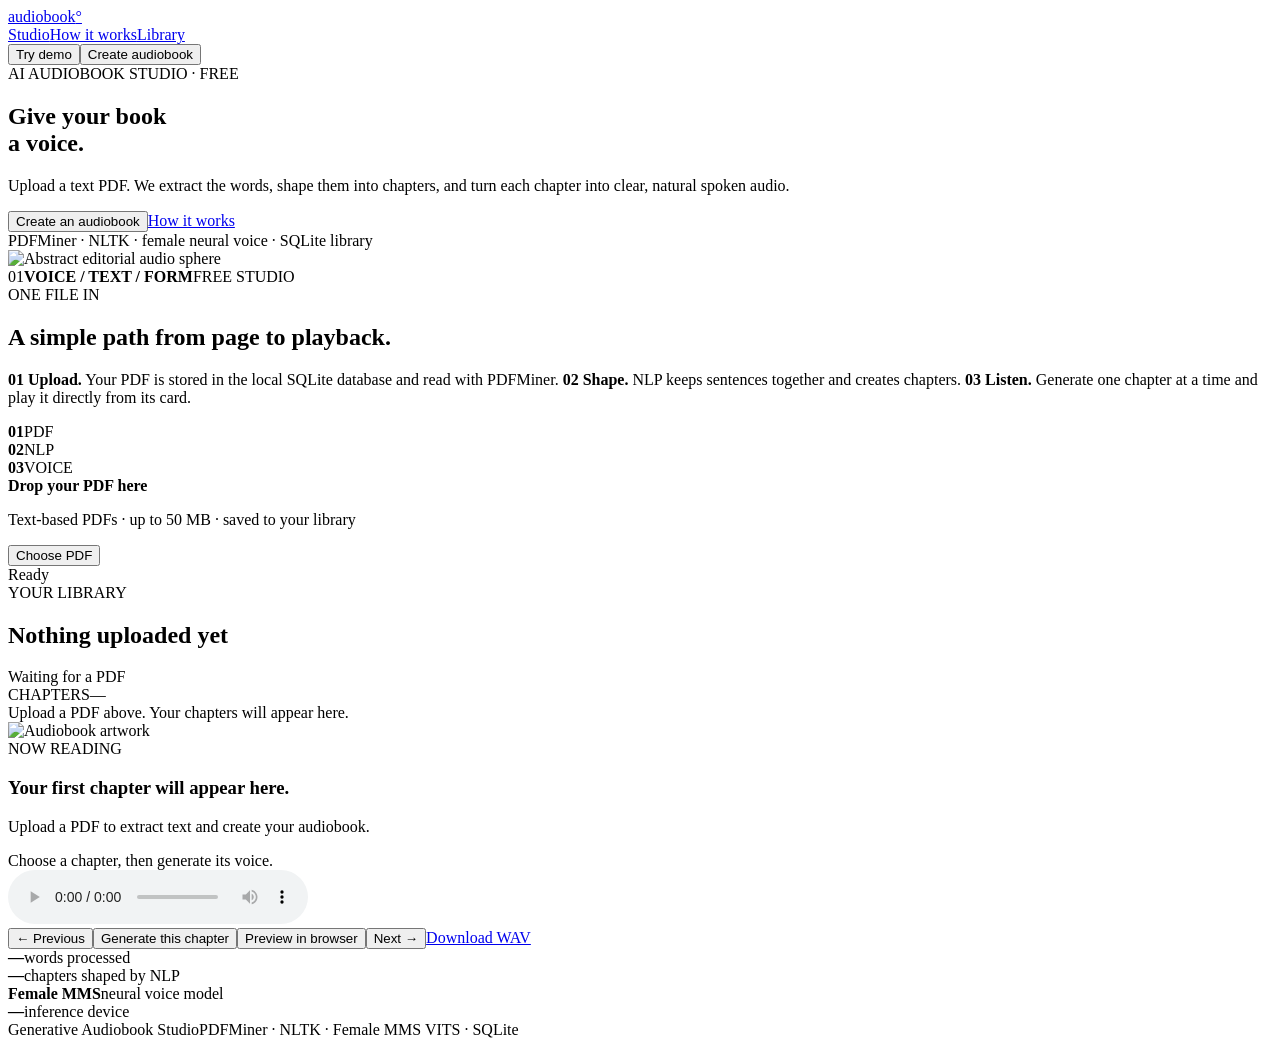
==== frontend/index.html @ 47aa7804 "Upload generarative audiobook studio project" ====
<!doctype html>
<html lang="en">
<head>
  <meta charset="utf-8">
  <meta name="viewport" content="width=device-width,initial-scale=1">
  <title>Audiobook° — Generative Audiobook Studio</title>
  <link rel="preconnect" href="https://fonts.googleapis.com">
  <link rel="preconnect" href="https://fonts.gstatic.com" crossorigin>
  <link href="https://fonts.googleapis.com/css2?family=Inter:wght@300;400;500;600&display=swap" rel="stylesheet">
  <link rel="stylesheet" href="/styles.css">
</head>
<body>
<header class="nav shell">
  <a class="wordmark" href="#studio">audiobook<span>°</span></a>
  <nav><a href="#studio">Studio</a><a href="#how">How it works</a><a href="#library">Library</a></nav>
  <div class="nav-actions"><button class="pill outline" id="demoBtn">Try demo</button><button class="pill dark" id="topUploadBtn">Create audiobook</button></div>
</header>

<main>
<section class="hero shell" id="studio">
  <div class="hero-copy">
    <div class="eyebrow">AI AUDIOBOOK STUDIO · FREE</div>
    <h1>Give your book<br>a voice.</h1>
    <p class="lede">Upload a text PDF. We extract the words, shape them into chapters, and turn each chapter into clear, natural spoken audio.</p>
    <div class="hero-actions"><button class="pill dark" id="heroUploadBtn">Create an audiobook</button><a class="pill outline" href="#how">How it works</a></div>
    <div class="hero-note"><span class="dot"></span> PDFMiner · NLTK · female neural voice · SQLite library</div>
  </div>
  <div class="hero-visual" aria-label="Abstract audiobook audio artwork">
    <img src="/assets/hero-audio.svg" alt="Abstract editorial audio sphere">
    <div class="visual-caption"><span>01</span><strong>VOICE / TEXT / FORM</strong><span>FREE STUDIO</span></div>
  </div>
</section>

<section class="feature shell" id="how">
  <div class="feature-grid">
    <div class="feature-copy">
      <div class="section-kicker">ONE FILE IN</div>
      <h2>A simple path from page to playback.</h2>
      <p><b>01 Upload.</b> Your PDF is stored in the local SQLite database and read with PDFMiner. <b>02 Shape.</b> NLP keeps sentences together and creates chapters. <b>03 Listen.</b> Generate one chapter at a time and play it directly from its card.</p>
      <div class="process"><div><b>01</b><span>PDF</span></div><i></i><div><b>02</b><span>NLP</span></div><i></i><div><b>03</b><span>VOICE</span></div></div>
    </div>
    <div class="upload-card" id="dropzone">
      <div class="upload-mark"><div class="paper"></div><div class="sound-lines"><i></i><i></i><i></i><i></i><i></i></div></div>
      <strong>Drop your PDF here</strong>
      <p>Text-based PDFs · up to 50 MB · saved to your library</p>
      <button class="pill dark small" id="chooseBtn">Choose PDF</button>
      <input type="file" id="pdfInput" accept="application/pdf,.pdf" hidden>
      <div class="upload-status" id="uploadStatus">Ready</div>
    </div>
  </div>
</section>

<section class="library-band" id="library">
<div class="shell">
  <div class="section-head"><div><div class="section-kicker">YOUR LIBRARY</div><h2 id="bookTitle">Nothing uploaded yet</h2></div><div class="status" id="status">Waiting for a PDF</div></div>

  <div class="library-files" id="libraryFiles"></div>

  <div class="library-grid">
    <aside class="chapters"><div class="chapter-header"><span>CHAPTERS</span><span id="chapterHint">—</span></div><div id="chapterList"><div class="empty">Upload a PDF above. Your chapters will appear here.</div></div></aside>
    <section class="player-card">
      <div class="player-art"><img src="/assets/hero-audio.svg" alt="Audiobook artwork"></div>
      <div class="now"><div class="section-kicker">NOW READING</div><h3 id="nowTitle">Your first chapter will appear here.</h3><p id="nowPreview">Upload a PDF to extract text and create your audiobook.</p></div>
      <div class="player-message" id="playerMessage">Choose a chapter, then generate its voice.</div>
      <audio id="audio" controls preload="metadata"></audio>
      <div class="progress-wrap" id="progressWrap" hidden><div class="progress-label"><span id="progressMessage">Preparing…</span><span id="progressPercent">0%</span></div><div class="progress"><span id="progressBar"></span></div></div>
      <div class="player-tools"><button class="pill outline small" id="backBtn">← Previous</button><button class="pill dark small" id="generateBtn">Generate this chapter</button><button class="pill outline small" id="previewBtn">Preview in browser</button><button class="pill outline small" id="nextBtn">Next →</button><a class="pill outline small disabled" id="downloadBtn" href="#" download>Download WAV</a></div>
    </section>
  </div>
</div>
</section>

<section class="shell stats"><div><strong id="wordCount">—</strong><span>words processed</span></div><div><strong id="chapterCount">—</strong><span>chapters shaped by NLP</span></div><div><strong id="modelName">Female MMS</strong><span>neural voice model</span></div><div><strong id="deviceName">—</strong><span>inference device</span></div></section>
</main>
<footer class="footer shell"><span>Generative Audiobook Studio</span><span>PDFMiner · NLTK · Female MMS VITS · SQLite</span></footer>
<script src="/app.js"></script>
</body>
</html>
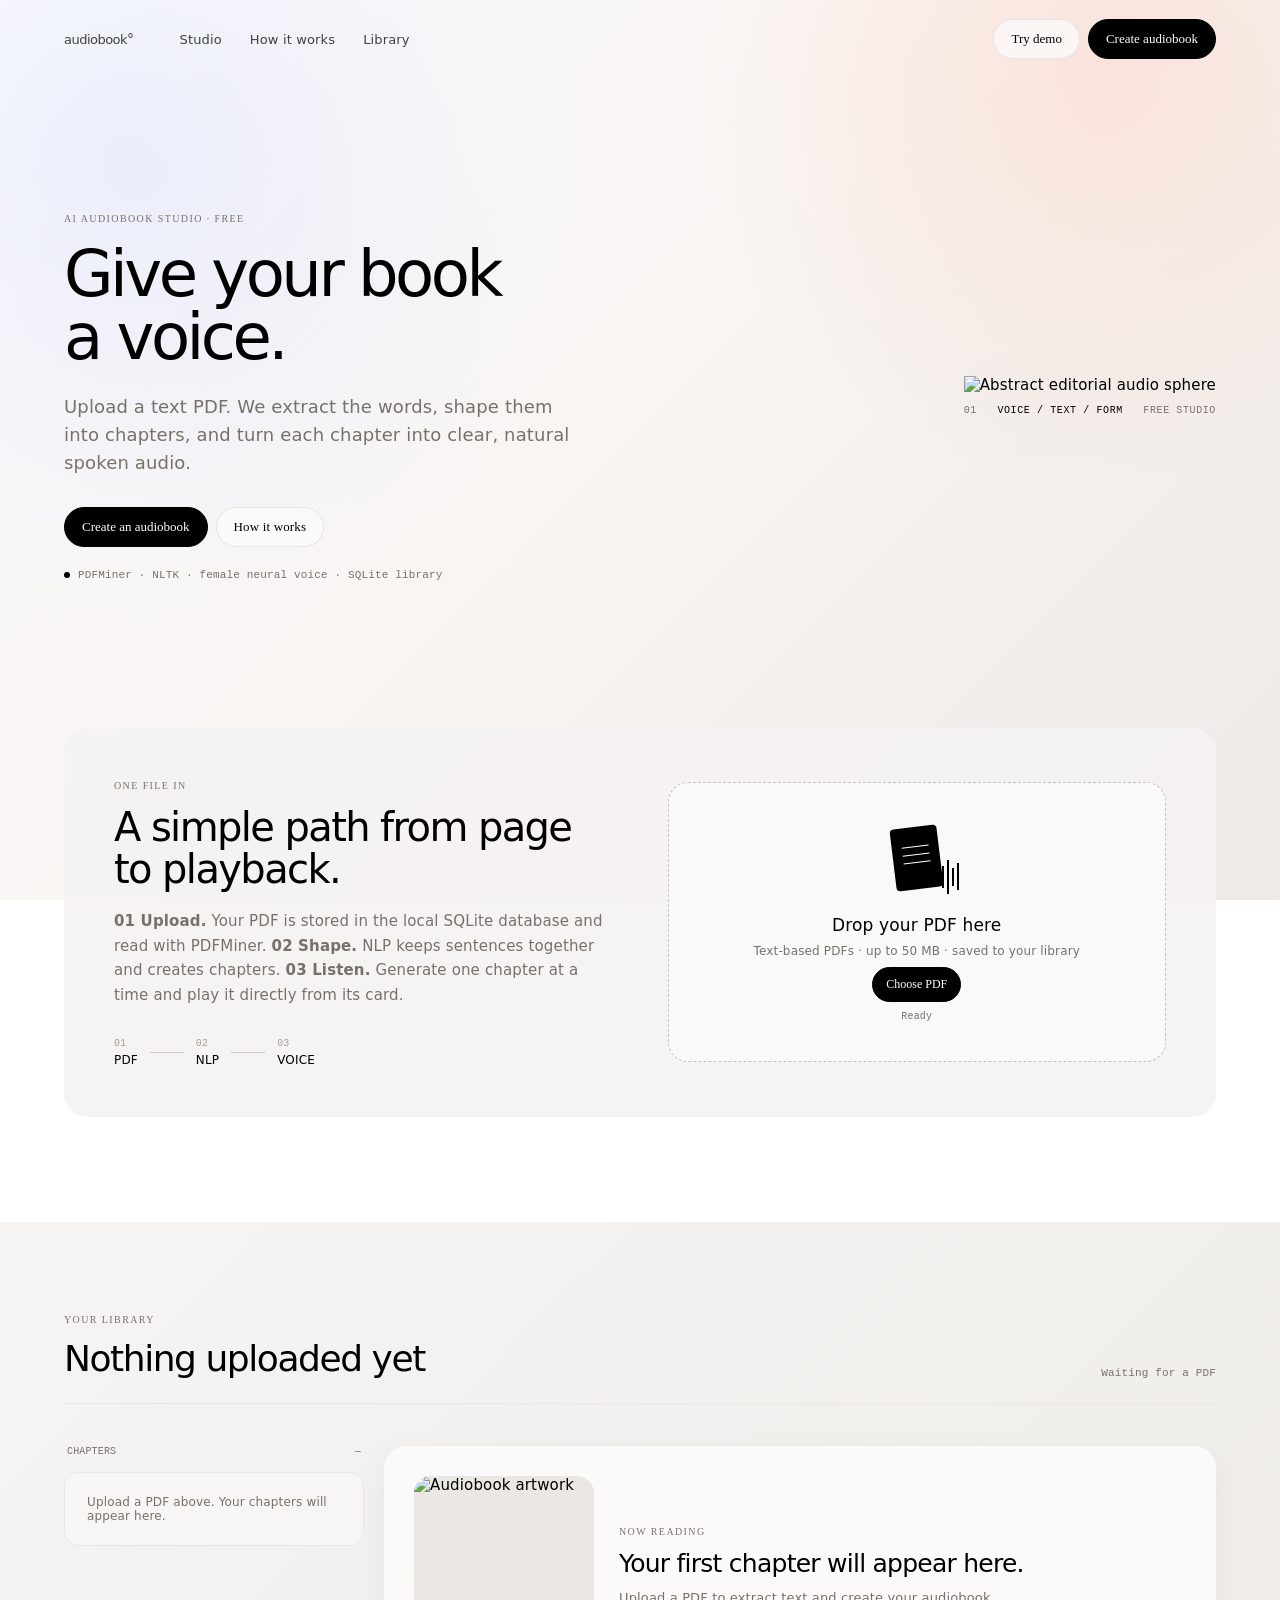
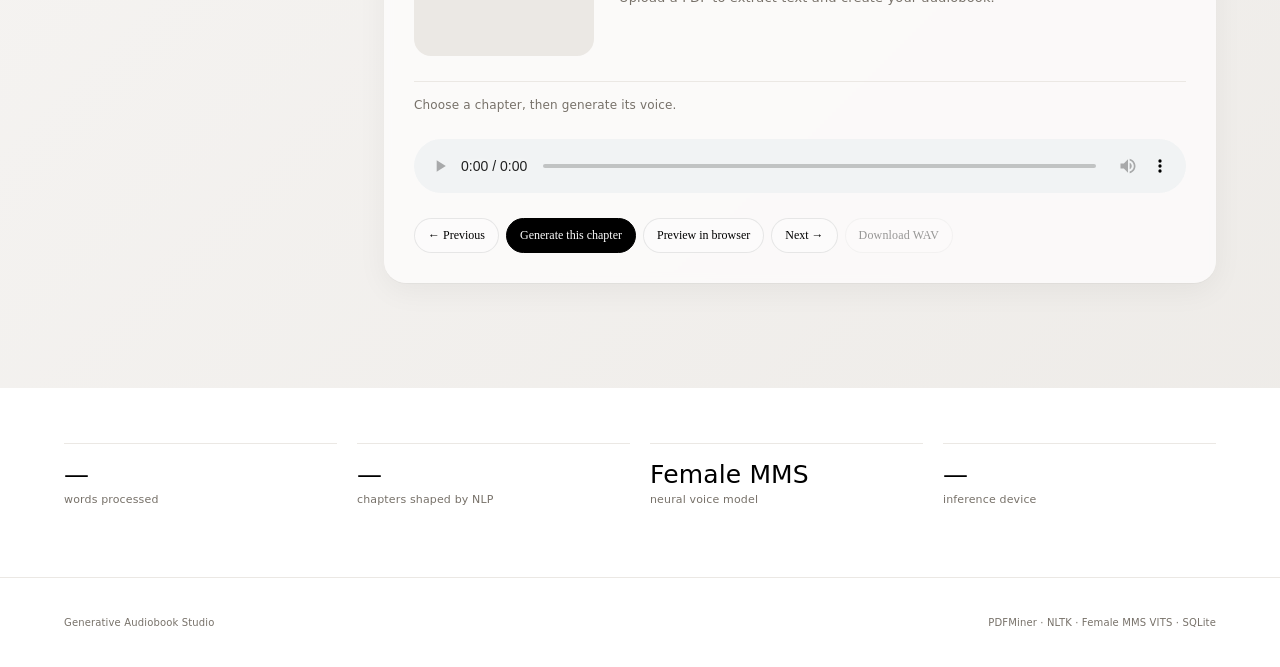
==== commit da1bda41: "Fix stylesheet link path in index.html" ====
--- a/frontend/index.html
+++ b/frontend/index.html
@@ -7,7 +7,7 @@
   <link rel="preconnect" href="https://fonts.googleapis.com">
   <link rel="preconnect" href="https://fonts.gstatic.com" crossorigin>
   <link href="https://fonts.googleapis.com/css2?family=Inter:wght@300;400;500;600&display=swap" rel="stylesheet">
-  <link rel="stylesheet" href="/styles.css">
+  <link rel="stylesheet" href="styles.css">
 </head>
 <body>
 <header class="nav shell">
--- a/frontend/styles.css
+++ b/frontend/styles.css
@@ -0,0 +1,6 @@
+:root{--eggshell:#fdfcfc;--taupe:#f5f3f1;--stone:#ebe8e4;--ink:#000;--graphite:#44403b;--smoke:#777169;--ash:#a59f97;--violet:#0447ff;--orange:#ff4704;--page:1280px;--shadow:0 1px 1px rgba(0,0,0,.04),0 8px 30px rgba(0,0,0,.05)}
+*{box-sizing:border-box}html{scroll-behavior:smooth}body{margin:0;color:var(--ink);font-family:Inter,system-ui,sans-serif;font-size:15px;letter-spacing:.01em;background:radial-gradient(circle at 86% 8%,rgba(255,196,177,.34),transparent 30%),radial-gradient(circle at 10% 18%,rgba(197,211,255,.30),transparent 34%),linear-gradient(135deg,#fdfcfc 0%,#f8f5f3 46%,#eee9e6 100%);background-attachment:fixed}.shell{max-width:var(--page);margin:0 auto;padding-left:64px;padding-right:64px}.nav{height:78px;display:flex;align-items:center;gap:46px}.wordmark{font-weight:500;font-size:18px;letter-spacing:-.04em;color:#000;text-decoration:none}.wordmark span{font-size:14px}.nav nav{display:flex;gap:28px;flex:1}.nav a{font-size:13px;color:var(--graphite);text-decoration:none}.nav-actions{display:flex;gap:8px}.pill{border-radius:9999px;padding:11px 17px;font:500 13px Inter;border:1px solid rgba(229,229,229,.95);text-decoration:none;display:inline-flex;align-items:center;justify-content:center;cursor:pointer;white-space:nowrap;transition:transform .15s ease,box-shadow .15s ease}.pill:hover{transform:translateY(-1px);box-shadow:var(--shadow)}.pill.dark{background:#000;color:#fff;border-color:#000}.pill.outline{background:rgba(253,252,252,.78);color:#000}.pill.small{padding:9px 13px;font-size:12px}.pill.disabled{opacity:.4;pointer-events:none}
+.hero{min-height:650px;padding-top:78px;padding-bottom:92px;display:grid;grid-template-columns:1fr 1fr;gap:50px;align-items:center}.eyebrow,.section-kicker{font:500 10px/1.6 Inter;color:var(--smoke);letter-spacing:.14em}.hero h1{font-size:64px;line-height:.98;font-weight:300;letter-spacing:-.055em;margin:16px 0 25px}.lede{font-size:18px;line-height:1.55;color:var(--smoke);max-width:520px;margin:0}.hero-actions{display:flex;gap:8px;margin-top:30px}.hero-note{margin-top:22px;font:11px ui-monospace,SFMono-Regular,monospace;color:var(--smoke);display:flex;align-items:center;gap:8px}.dot{width:6px;height:6px;background:#000;border-radius:50%;display:inline-block}.hero-visual{position:relative;max-width:590px;margin-left:auto}.hero-visual img{width:100%;display:block;filter:drop-shadow(0 25px 50px rgba(80,65,60,.12))}.visual-caption{display:flex;justify-content:space-between;margin-top:11px;font:10px ui-monospace,SFMono-Regular,monospace;color:var(--smoke);letter-spacing:.06em}.visual-caption strong{font-weight:400;color:#000}
+.feature{padding-bottom:105px}.feature-grid{background:rgba(245,243,241,.86);border-radius:24px;padding:50px;display:grid;grid-template-columns:1fr 1fr;gap:55px;align-items:center;backdrop-filter:blur(4px)}.feature h2{font-size:40px;line-height:1.06;font-weight:300;letter-spacing:-.04em;margin:12px 0 18px;max-width:560px}.feature-copy p{color:var(--smoke);line-height:1.65;max-width:550px}.process{display:flex;align-items:center;gap:12px;margin-top:30px}.process div{display:flex;flex-direction:column;gap:4px}.process b{font:10px ui-monospace,monospace;color:var(--ash)}.process span{font-size:12px}.process i{width:34px;height:1px;background:#cfc9c2}.upload-card{min-height:280px;border:1px dashed #c8c1b9;border-radius:20px;background:rgba(253,252,252,.72);display:flex;flex-direction:column;align-items:center;justify-content:center;text-align:center;gap:9px;padding:28px;transition:.15s;backdrop-filter:blur(4px)}.upload-card.dragging{border-color:#000;transform:scale(.995)}.upload-card strong{font-size:17px;font-weight:400}.upload-card p{font-size:12px;margin:0;color:var(--smoke)}.upload-status{font:10px ui-monospace,monospace;color:var(--smoke);min-height:15px}.upload-mark{width:82px;height:82px;position:relative;margin-bottom:5px}.paper{position:absolute;width:47px;height:62px;left:17px;top:8px;background:#000;border-radius:4px;transform:rotate(-7deg)}.paper:after{content:"";position:absolute;left:10px;right:10px;top:19px;height:1px;background:#fff;box-shadow:0 8px #fff,0 16px #fff}.sound-lines{position:absolute;right:-1px;bottom:7px;display:flex;align-items:center;gap:3px;height:34px}.sound-lines i{display:block;width:2px;background:#000}.sound-lines i:nth-child(1){height:10px}.sound-lines i:nth-child(2){height:22px}.sound-lines i:nth-child(3){height:34px}.sound-lines i:nth-child(4){height:18px}.sound-lines i:nth-child(5){height:27px}
+.library-band{background:linear-gradient(135deg,rgba(245,243,241,.90),rgba(235,232,228,.84));padding:90px 0 105px}.section-head{display:flex;align-items:flex-end;justify-content:space-between;border-bottom:1px solid var(--stone);padding-bottom:24px;margin-bottom:20px}.section-head h2{font-size:36px;font-weight:300;letter-spacing:-.04em;margin:10px 0 0}.status{font:400 11px ui-monospace,monospace;color:var(--smoke);max-width:330px;text-align:right}.library-files{display:flex;gap:8px;flex-wrap:wrap;margin:0 0 22px}.file-chip{display:flex;align-items:center;gap:10px;padding:10px 13px;border:1px solid var(--stone);border-radius:9999px;background:rgba(253,252,252,.76);cursor:pointer;font-size:11px}.file-chip.active{box-shadow:inset 0 0 0 1px #000}.file-chip small{color:var(--ash)}.library-grid{display:grid;grid-template-columns:300px 1fr;gap:20px}.chapters{display:flex;flex-direction:column;gap:8px}.chapter-header{font:10px ui-monospace,monospace;color:var(--smoke);display:flex;justify-content:space-between;padding:0 3px 7px}.chapter{width:100%;padding:15px 16px;border:1px solid var(--stone);border-radius:16px;background:rgba(253,252,252,.78);cursor:pointer;text-align:left;transition:.15s}.chapter:hover{transform:translateY(-1px);box-shadow:var(--shadow)}.chapter.active{box-shadow:inset 0 0 0 1px #000}.chapter-row{display:flex;align-items:center;gap:10px}.chapter-play{width:30px;height:30px;border-radius:50%;border:1px solid var(--stone);background:#000;color:#fff;display:grid;place-items:center;flex:0 0 auto;cursor:pointer}.chapter-play span{font-size:10px;margin-left:1px}.chapter-title{font-size:13px}.chapter-meta{font-size:10px;color:var(--ash);margin-top:5px;padding-left:40px}.empty{padding:22px;border:1px solid var(--stone);border-radius:14px;color:var(--smoke);font-size:12px;background:rgba(255,255,255,.25)}.player-card{background:rgba(253,252,252,.83);border-radius:22px;padding:30px;box-shadow:var(--shadow);display:grid;grid-template-columns:180px 1fr;gap:25px;align-items:center;backdrop-filter:blur(4px)}.player-art{width:180px;height:180px;border-radius:17px;overflow:hidden;background:#ebe8e4}.player-art img{width:100%;height:100%;object-fit:cover}.now{align-self:center}.now h3{font-size:25px;line-height:1.2;font-weight:300;letter-spacing:-.03em;margin:9px 0}.now p{color:var(--smoke);font-size:13px;line-height:1.55;max-width:550px;margin:0}.player-message{grid-column:1/-1;border-top:1px solid var(--stone);padding-top:14px;color:var(--smoke);font-size:12px;line-height:1.5}audio{grid-column:1/-1;width:100%;margin-top:0}.progress-wrap{grid-column:1/-1}.progress-label{display:flex;justify-content:space-between;font:10px ui-monospace,monospace;color:var(--smoke);margin-bottom:7px}.progress{height:3px;background:var(--stone);overflow:hidden}.progress span{display:block;width:0;height:100%;background:#000;transition:width .3s}.player-tools{grid-column:1/-1;display:flex;gap:7px;flex-wrap:wrap}.stats{display:grid;grid-template-columns:repeat(4,1fr);padding-top:55px;padding-bottom:70px;gap:20px}.stats div{border-top:1px solid var(--stone);padding-top:16px}.stats strong{font-size:25px;font-weight:300;display:block;white-space:nowrap;overflow:hidden;text-overflow:ellipsis}.stats span{font-size:11px;color:var(--smoke)}.footer{border-top:1px solid var(--stone);min-height:90px;display:flex;align-items:center;justify-content:space-between;font-size:10px;color:var(--smoke)}
+@media(max-width:850px){.shell{padding-left:24px;padding-right:24px}.nav nav{display:none}.nav-actions{margin-left:auto}.nav{gap:10px}.nav-actions .outline{display:none}.hero{grid-template-columns:1fr;padding-top:55px;min-height:auto}.hero-visual{order:-1}.hero h1{font-size:48px}.feature-grid{grid-template-columns:1fr;padding:28px}.library-grid{grid-template-columns:1fr}.player-card{grid-template-columns:110px 1fr}.player-art{width:110px;height:110px}.stats{grid-template-columns:1fr 1fr}.footer{height:auto;padding-top:25px;padding-bottom:25px;gap:15px;align-items:flex-start;flex-direction:column}.status{max-width:190px}.hero-actions{flex-wrap:wrap}}
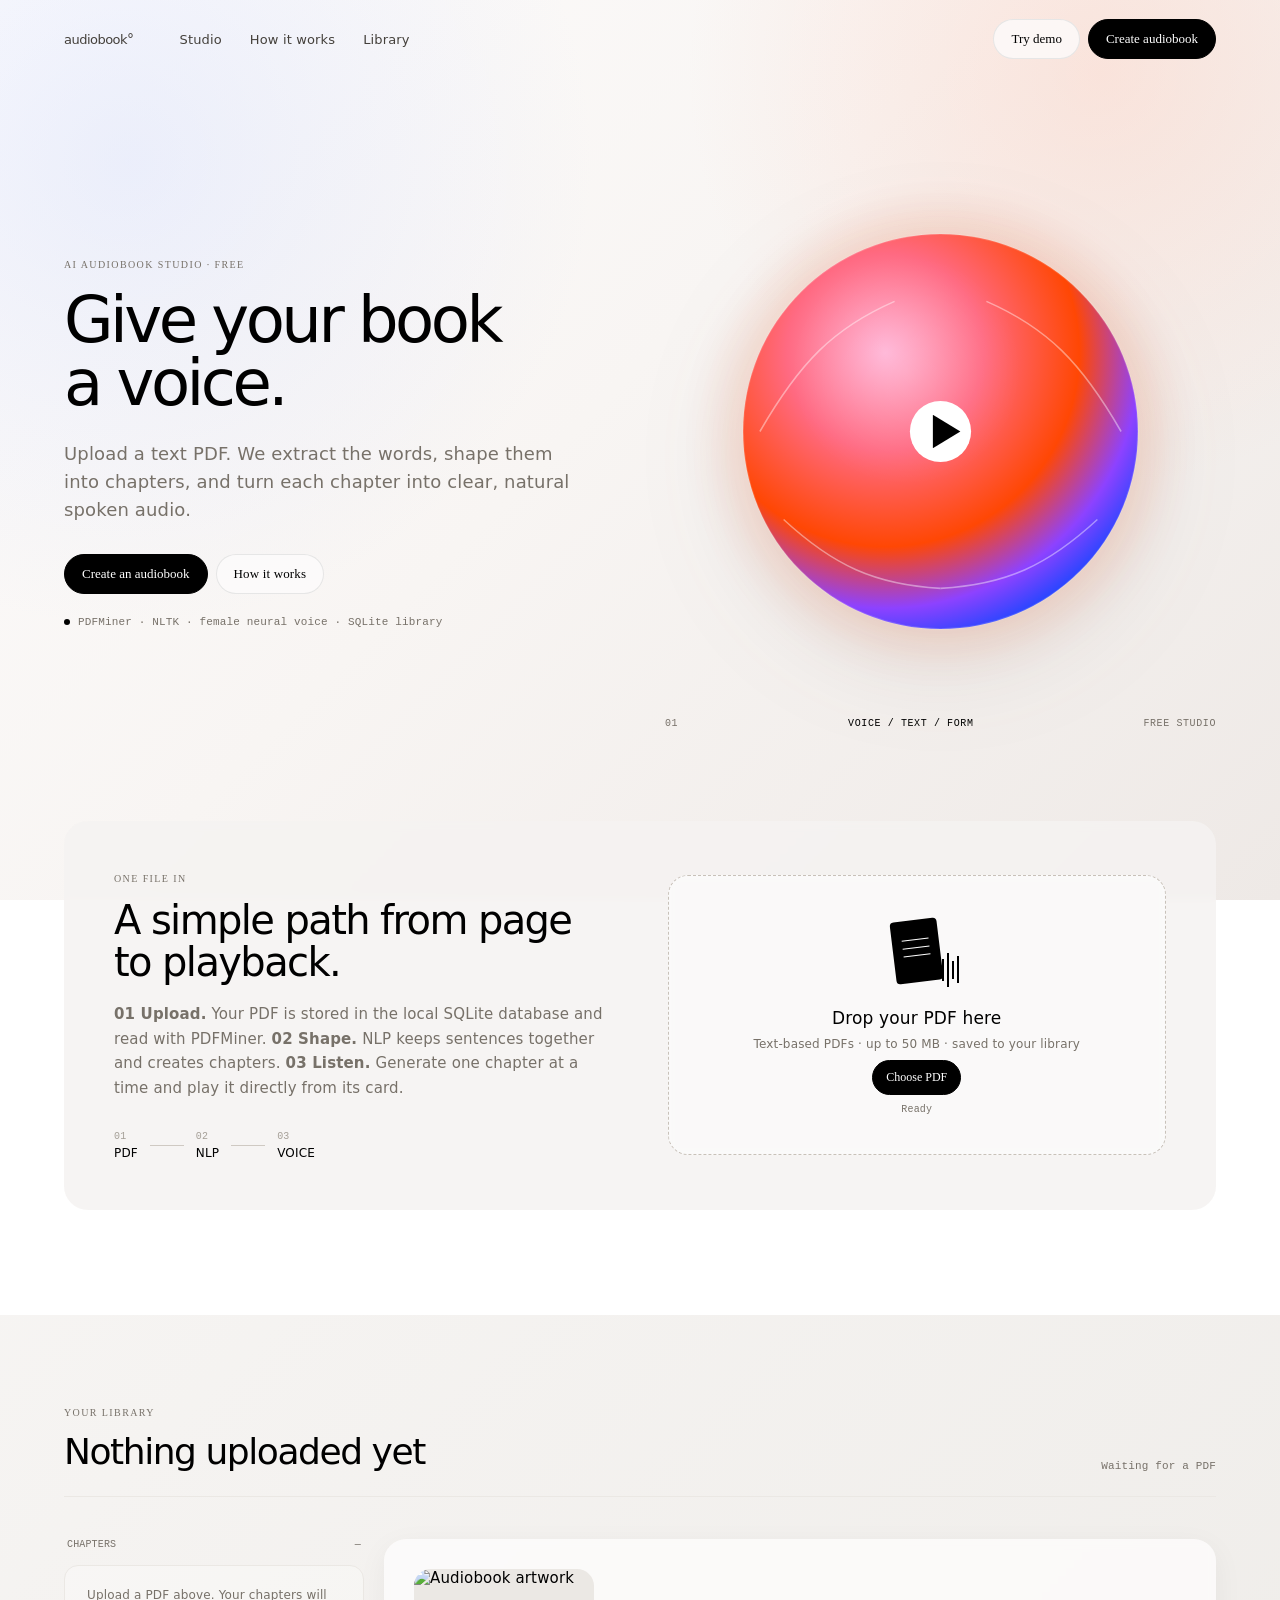
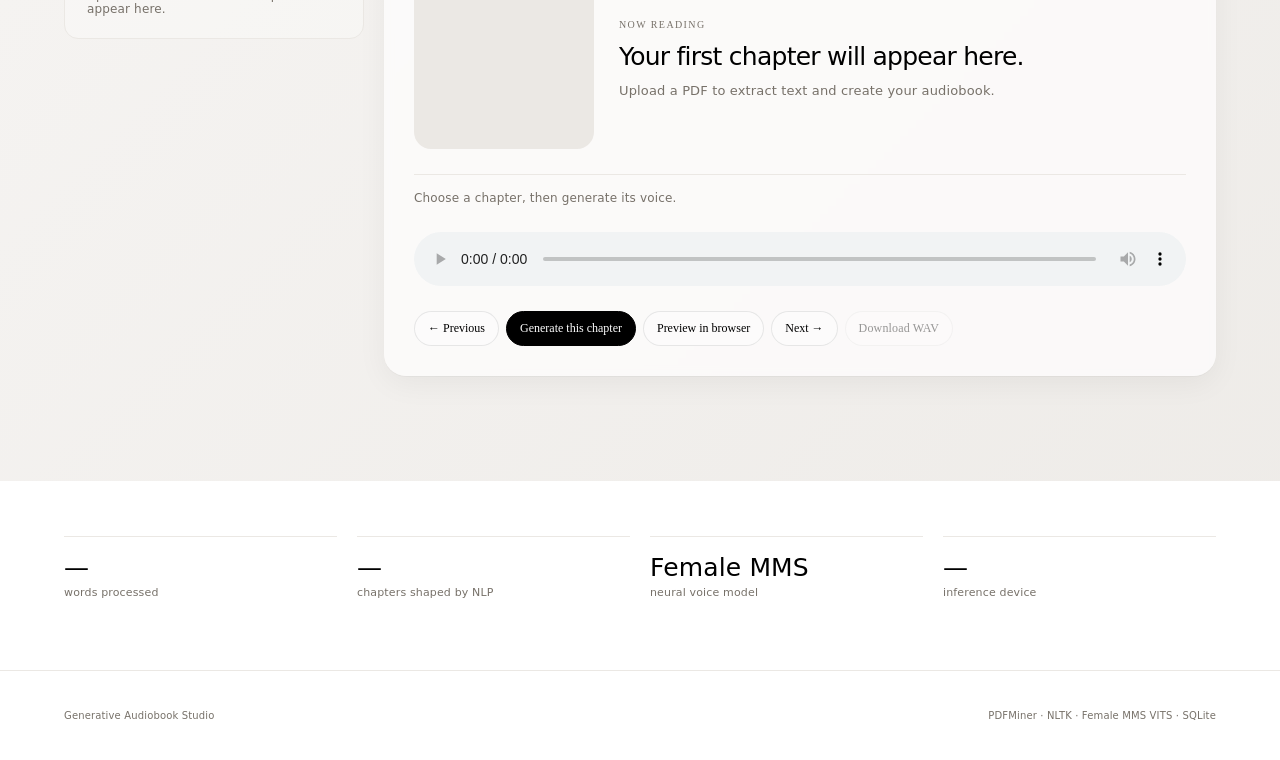
==== commit 08f42b75: "Remove leading slashes from asset paths in HTML" ====
--- a/frontend/index.html
+++ b/frontend/index.html
@@ -26,7 +26,7 @@
     <div class="hero-note"><span class="dot"></span> PDFMiner · NLTK · female neural voice · SQLite library</div>
   </div>
   <div class="hero-visual" aria-label="Abstract audiobook audio artwork">
-    <img src="/assets/hero-audio.svg" alt="Abstract editorial audio sphere">
+    <img src="assets/hero-audio.svg" alt="Abstract editorial audio sphere">
     <div class="visual-caption"><span>01</span><strong>VOICE / TEXT / FORM</strong><span>FREE STUDIO</span></div>
   </div>
 </section>
@@ -73,6 +73,6 @@
 <section class="shell stats"><div><strong id="wordCount">—</strong><span>words processed</span></div><div><strong id="chapterCount">—</strong><span>chapters shaped by NLP</span></div><div><strong id="modelName">Female MMS</strong><span>neural voice model</span></div><div><strong id="deviceName">—</strong><span>inference device</span></div></section>
 </main>
 <footer class="footer shell"><span>Generative Audiobook Studio</span><span>PDFMiner · NLTK · Female MMS VITS · SQLite</span></footer>
-<script src="/app.js"></script>
+<script src="app.js"></script>
 </body>
 </html>
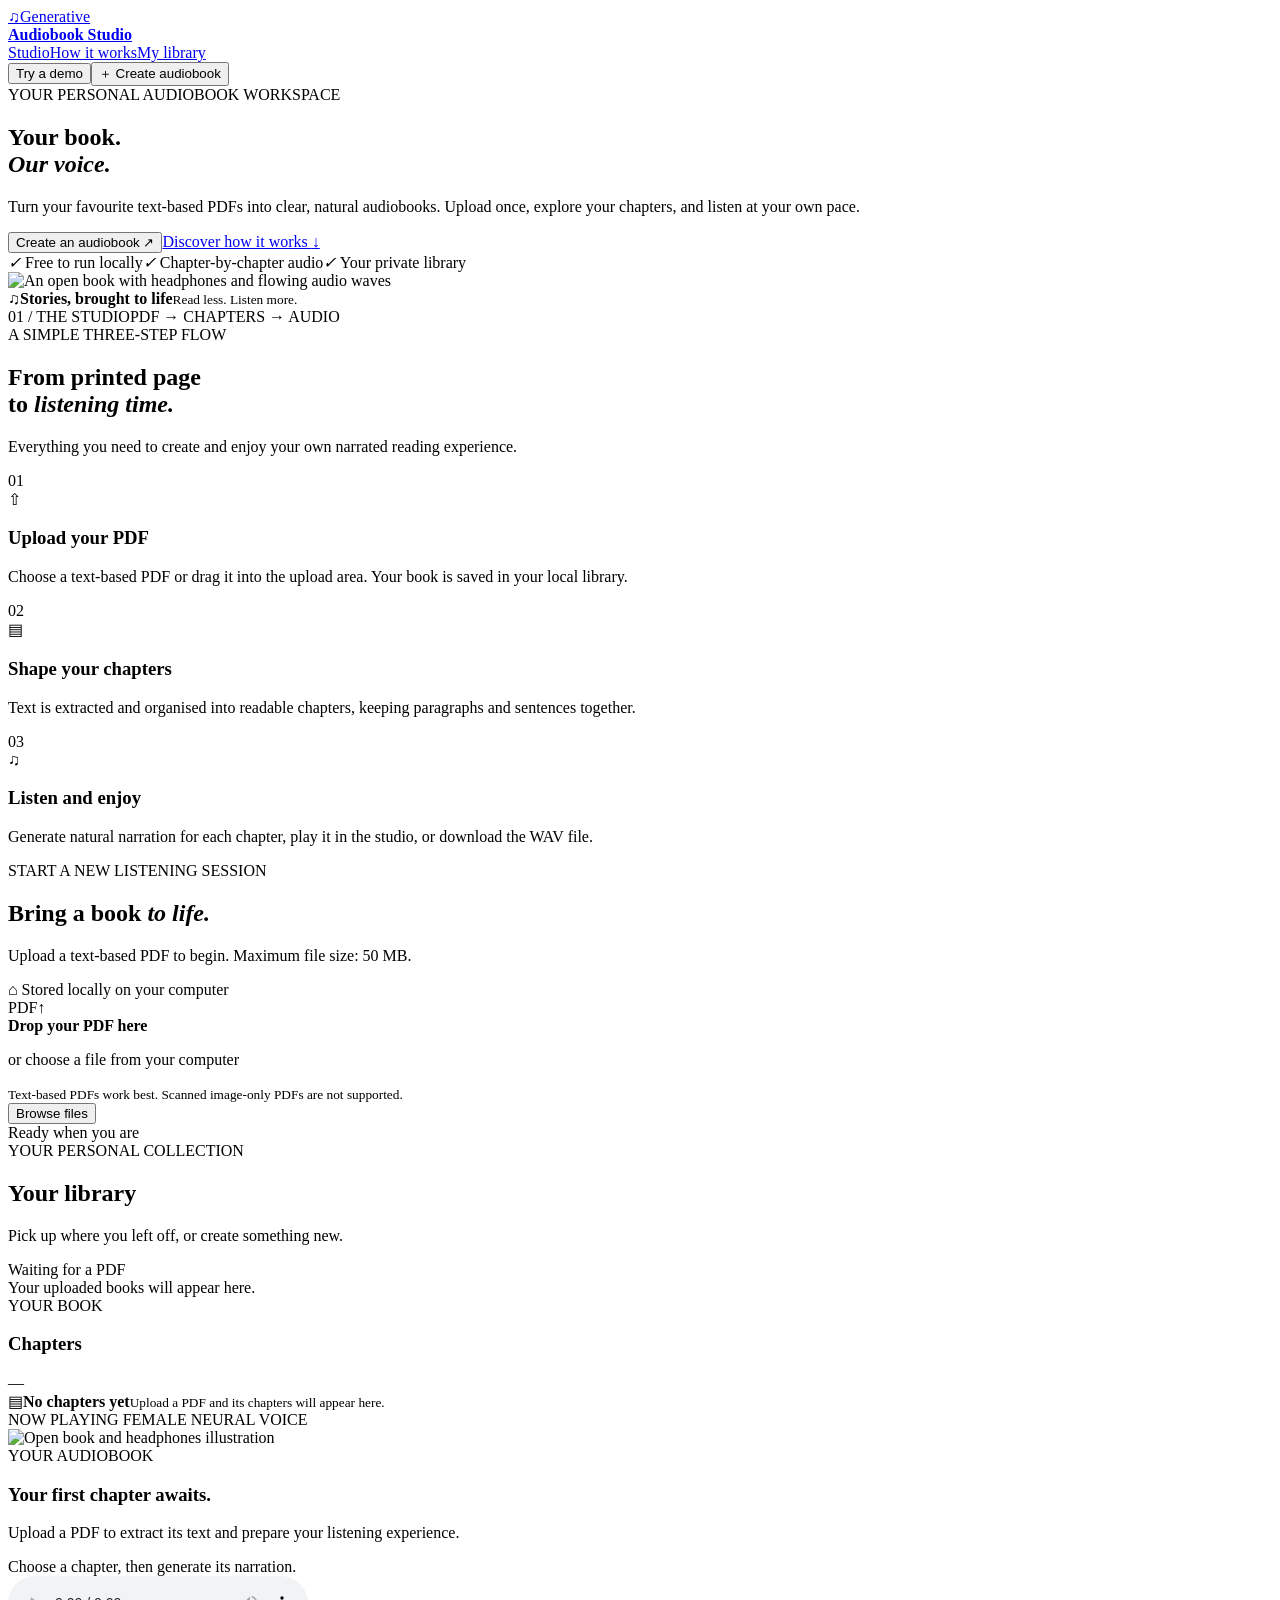
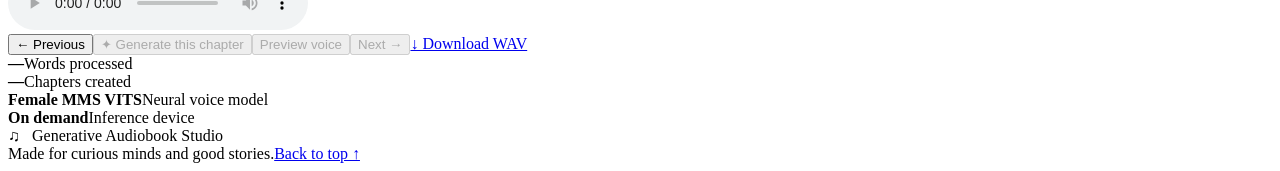
==== commit 7faecc70: "restore original flask files" ====
--- a/frontend/index.html
+++ b/frontend/index.html
@@ -2,77 +2,73 @@
 <html lang="en">
 <head>
   <meta charset="utf-8">
-  <meta name="viewport" content="width=device-width,initial-scale=1">
-  <title>Audiobook° — Generative Audiobook Studio</title>
+  <meta name="viewport" content="width=device-width, initial-scale=1">
+  <meta name="theme-color" content="#103c3a">
+  <meta name="description" content="Turn text-based PDFs into natural-sounding audiobooks with a female neural voice.">
+  <title>Generative Audiobook Studio</title>
   <link rel="preconnect" href="https://fonts.googleapis.com">
   <link rel="preconnect" href="https://fonts.gstatic.com" crossorigin>
-  <link href="https://fonts.googleapis.com/css2?family=Inter:wght@300;400;500;600&display=swap" rel="stylesheet">
-  <link rel="stylesheet" href="styles.css">
+  <link href="https://fonts.googleapis.com/css2?family=DM+Sans:wght@400;500;600;700&family=Playfair+Display:wght@500;600;700&display=swap" rel="stylesheet">
+  <link rel="stylesheet" href="/styles.css">
 </head>
 <body>
-<header class="nav shell">
-  <a class="wordmark" href="#studio">audiobook<span>°</span></a>
-  <nav><a href="#studio">Studio</a><a href="#how">How it works</a><a href="#library">Library</a></nav>
-  <div class="nav-actions"><button class="pill outline" id="demoBtn">Try demo</button><button class="pill dark" id="topUploadBtn">Create audiobook</button></div>
+<header class="topbar">
+  <a class="brand" href="#studio" aria-label="Generative Audiobook Studio home"><span class="brand-mark">♫</span><span>Generative<br><b>Audiobook Studio</b></span></a>
+  <nav class="main-nav" aria-label="Main navigation"><a class="active" href="#studio">Studio</a><a href="#how">How it works</a><a href="#library">My library</a></nav>
+  <div class="nav-actions"><button class="button button-quiet" id="demoBtn" type="button">Try a demo</button><button class="button button-gold" id="topUploadBtn" type="button">＋ Create audiobook</button></div>
 </header>
+<main>
+  <section class="hero" id="studio">
+    <div class="hero-copy">
+      <div class="eyebrow"><span class="eyebrow-dot"></span> YOUR PERSONAL AUDIOBOOK WORKSPACE</div>
+      <h1>Your book.<br><em>Our voice.</em></h1>
+      <p class="hero-lede">Turn your favourite text-based PDFs into clear, natural audiobooks. Upload once, explore your chapters, and listen at your own pace.</p>
+      <div class="hero-actions"><button class="button button-gold button-large" id="heroUploadBtn" type="button">Create an audiobook <span>↗</span></button><a class="text-link" href="#how">Discover how it works <span>↓</span></a></div>
+      <div class="hero-points"><span><i>✓</i> Free to run locally</span><span><i>✓</i> Chapter-by-chapter audio</span><span><i>✓</i> Your private library</span></div>
+    </div>
+    <div class="hero-art-wrap"><div class="art-glow"></div><img class="hero-art" src="/assets/hero-audio.svg" alt="An open book with headphones and flowing audio waves"><div class="art-note"><span class="note-icon">♫</span><span><b>Stories, brought to life</b><small>Read less. Listen more.</small></span><span class="note-bars"><i></i><i></i><i></i><i></i><i></i></span></div></div>
+    <div class="hero-bottom"><span>01 / THE STUDIO</span><span>PDF → CHAPTERS → AUDIO</span></div>
+  </section>
 
-<main>
-<section class="hero shell" id="studio">
-  <div class="hero-copy">
-    <div class="eyebrow">AI AUDIOBOOK STUDIO · FREE</div>
-    <h1>Give your book<br>a voice.</h1>
-    <p class="lede">Upload a text PDF. We extract the words, shape them into chapters, and turn each chapter into clear, natural spoken audio.</p>
-    <div class="hero-actions"><button class="pill dark" id="heroUploadBtn">Create an audiobook</button><a class="pill outline" href="#how">How it works</a></div>
-    <div class="hero-note"><span class="dot"></span> PDFMiner · NLTK · female neural voice · SQLite library</div>
-  </div>
-  <div class="hero-visual" aria-label="Abstract audiobook audio artwork">
-    <img src="assets/hero-audio.svg" alt="Abstract editorial audio sphere">
-    <div class="visual-caption"><span>01</span><strong>VOICE / TEXT / FORM</strong><span>FREE STUDIO</span></div>
-  </div>
-</section>
+  <section class="how-section section-shell" id="how">
+    <div class="section-intro"><div class="eyebrow">A SIMPLE THREE-STEP FLOW</div><h2>From printed page<br>to <em>listening time.</em></h2><p>Everything you need to create and enjoy your own narrated reading experience.</p></div>
+    <div class="steps"><article class="step-card"><span class="step-number">01</span><div class="step-icon">⇧</div><h3>Upload your PDF</h3><p>Choose a text-based PDF or drag it into the upload area. Your book is saved in your local library.</p></article><article class="step-card"><span class="step-number">02</span><div class="step-icon">▤</div><h3>Shape your chapters</h3><p>Text is extracted and organised into readable chapters, keeping paragraphs and sentences together.</p></article><article class="step-card"><span class="step-number">03</span><div class="step-icon">♫</div><h3>Listen and enjoy</h3><p>Generate natural narration for each chapter, play it in the studio, or download the WAV file.</p></article></div>
+  </section>
 
-<section class="feature shell" id="how">
-  <div class="feature-grid">
-    <div class="feature-copy">
-      <div class="section-kicker">ONE FILE IN</div>
-      <h2>A simple path from page to playback.</h2>
-      <p><b>01 Upload.</b> Your PDF is stored in the local SQLite database and read with PDFMiner. <b>02 Shape.</b> NLP keeps sentences together and creates chapters. <b>03 Listen.</b> Generate one chapter at a time and play it directly from its card.</p>
-      <div class="process"><div><b>01</b><span>PDF</span></div><i></i><div><b>02</b><span>NLP</span></div><i></i><div><b>03</b><span>VOICE</span></div></div>
+  <section class="workspace" id="upload">
+    <div class="section-shell workspace-inner">
+      <div class="workspace-heading"><div><div class="eyebrow">START A NEW LISTENING SESSION</div><h2>Bring a book <em>to life.</em></h2><p>Upload a text-based PDF to begin. Maximum file size: 50 MB.</p></div><div class="secure-note"><span>⌂</span> Stored locally on your computer</div></div>
+      <div class="upload-card" id="dropzone" tabindex="0" role="button" aria-label="Choose or drop a PDF file">
+        <div class="upload-symbol"><span class="file-symbol">PDF</span><span class="upload-arrow">↑</span></div>
+        <div class="upload-copy"><strong>Drop your PDF here</strong><p>or choose a file from your computer</p><small>Text-based PDFs work best. Scanned image-only PDFs are not supported.</small></div>
+        <button class="button button-teal" id="chooseBtn" type="button">Browse files</button>
+        <input type="file" id="pdfInput" accept="application/pdf,.pdf" hidden>
+        <div class="upload-status" id="uploadStatus" aria-live="polite">Ready when you are</div>
+      </div>
     </div>
-    <div class="upload-card" id="dropzone">
-      <div class="upload-mark"><div class="paper"></div><div class="sound-lines"><i></i><i></i><i></i><i></i><i></i></div></div>
-      <strong>Drop your PDF here</strong>
-      <p>Text-based PDFs · up to 50 MB · saved to your library</p>
-      <button class="pill dark small" id="chooseBtn">Choose PDF</button>
-      <input type="file" id="pdfInput" accept="application/pdf,.pdf" hidden>
-      <div class="upload-status" id="uploadStatus">Ready</div>
+  </section>
+
+  <section class="library-section" id="library">
+    <div class="section-shell">
+      <div class="library-heading"><div><div class="eyebrow">YOUR PERSONAL COLLECTION</div><h2 id="bookTitle">Your library</h2><p class="library-subtitle">Pick up where you left off, or create something new.</p></div><div class="status-pill" id="status"><span></span> Waiting for a PDF</div></div>
+      <div class="library-files" id="libraryFiles"><div class="library-empty">Your uploaded books will appear here.</div></div>
+      <div class="library-grid">
+        <aside class="chapters-card"><div class="card-heading"><div><span class="eyebrow">YOUR BOOK</span><h3>Chapters</h3></div><span class="chapter-count" id="chapterHint">—</span></div><div id="chapterList" class="chapter-list"><div class="empty-state"><span>▤</span><b>No chapters yet</b><small>Upload a PDF and its chapters will appear here.</small></div></div></aside>
+        <section class="player-card">
+          <div class="player-topline"><span class="eyebrow">NOW PLAYING</span><span class="voice-tag"><span></span> FEMALE NEURAL VOICE</span></div>
+          <div class="player-main"><div class="player-cover"><img src="/assets/hero-audio.svg" alt="Open book and headphones illustration"></div><div class="track-info"><span class="track-kicker">YOUR AUDIOBOOK</span><h3 id="nowTitle">Your first chapter awaits.</h3><p id="nowPreview">Upload a PDF to extract its text and prepare your listening experience.</p></div></div>
+          <div class="player-message" id="playerMessage" aria-live="polite">Choose a chapter, then generate its narration.</div>
+          <audio id="audio" controls preload="metadata"></audio>
+          <div class="progress-wrap" id="progressWrap" hidden><div class="progress-label"><span id="progressMessage">Preparing your narration…</span><b id="progressPercent">0%</b></div><div class="progress-track"><span id="progressBar"></span></div></div>
+          <div class="player-tools"><button class="button button-outline button-small" id="backBtn" type="button">← Previous</button><button class="button button-gold generate-button" id="generateBtn" type="button" disabled>✦ Generate this chapter</button><button class="button button-outline button-small" id="previewBtn" type="button" disabled>Preview voice</button><button class="button button-outline button-small" id="nextBtn" type="button" disabled>Next →</button><a class="button button-outline button-small disabled" id="downloadBtn" href="#" download aria-disabled="true">↓ Download WAV</a></div>
+        </section>
+      </div>
     </div>
-  </div>
-</section>
+  </section>
 
-<section class="library-band" id="library">
-<div class="shell">
-  <div class="section-head"><div><div class="section-kicker">YOUR LIBRARY</div><h2 id="bookTitle">Nothing uploaded yet</h2></div><div class="status" id="status">Waiting for a PDF</div></div>
-
-  <div class="library-files" id="libraryFiles"></div>
-
-  <div class="library-grid">
-    <aside class="chapters"><div class="chapter-header"><span>CHAPTERS</span><span id="chapterHint">—</span></div><div id="chapterList"><div class="empty">Upload a PDF above. Your chapters will appear here.</div></div></aside>
-    <section class="player-card">
-      <div class="player-art"><img src="/assets/hero-audio.svg" alt="Audiobook artwork"></div>
-      <div class="now"><div class="section-kicker">NOW READING</div><h3 id="nowTitle">Your first chapter will appear here.</h3><p id="nowPreview">Upload a PDF to extract text and create your audiobook.</p></div>
-      <div class="player-message" id="playerMessage">Choose a chapter, then generate its voice.</div>
-      <audio id="audio" controls preload="metadata"></audio>
-      <div class="progress-wrap" id="progressWrap" hidden><div class="progress-label"><span id="progressMessage">Preparing…</span><span id="progressPercent">0%</span></div><div class="progress"><span id="progressBar"></span></div></div>
-      <div class="player-tools"><button class="pill outline small" id="backBtn">← Previous</button><button class="pill dark small" id="generateBtn">Generate this chapter</button><button class="pill outline small" id="previewBtn">Preview in browser</button><button class="pill outline small" id="nextBtn">Next →</button><a class="pill outline small disabled" id="downloadBtn" href="#" download>Download WAV</a></div>
-    </section>
-  </div>
-</div>
-</section>
-
-<section class="shell stats"><div><strong id="wordCount">—</strong><span>words processed</span></div><div><strong id="chapterCount">—</strong><span>chapters shaped by NLP</span></div><div><strong id="modelName">Female MMS</strong><span>neural voice model</span></div><div><strong id="deviceName">—</strong><span>inference device</span></div></section>
+  <section class="stats-strip section-shell"><div><b id="wordCount">—</b><span>Words processed</span></div><div><b id="chapterCount">—</b><span>Chapters created</span></div><div><b id="modelName">Female MMS VITS</b><span>Neural voice model</span></div><div><b id="deviceName">On demand</b><span>Inference device</span></div></section>
 </main>
-<footer class="footer shell"><span>Generative Audiobook Studio</span><span>PDFMiner · NLTK · Female MMS VITS · SQLite</span></footer>
-<script src="app.js"></script>
+<footer class="footer"><div class="footer-brand">♫ &nbsp; Generative Audiobook Studio</div><span>Made for curious minds and good stories.</span><a href="#studio">Back to top ↑</a></footer>
+<script src="/app.js" defer></script>
 </body>
 </html>
